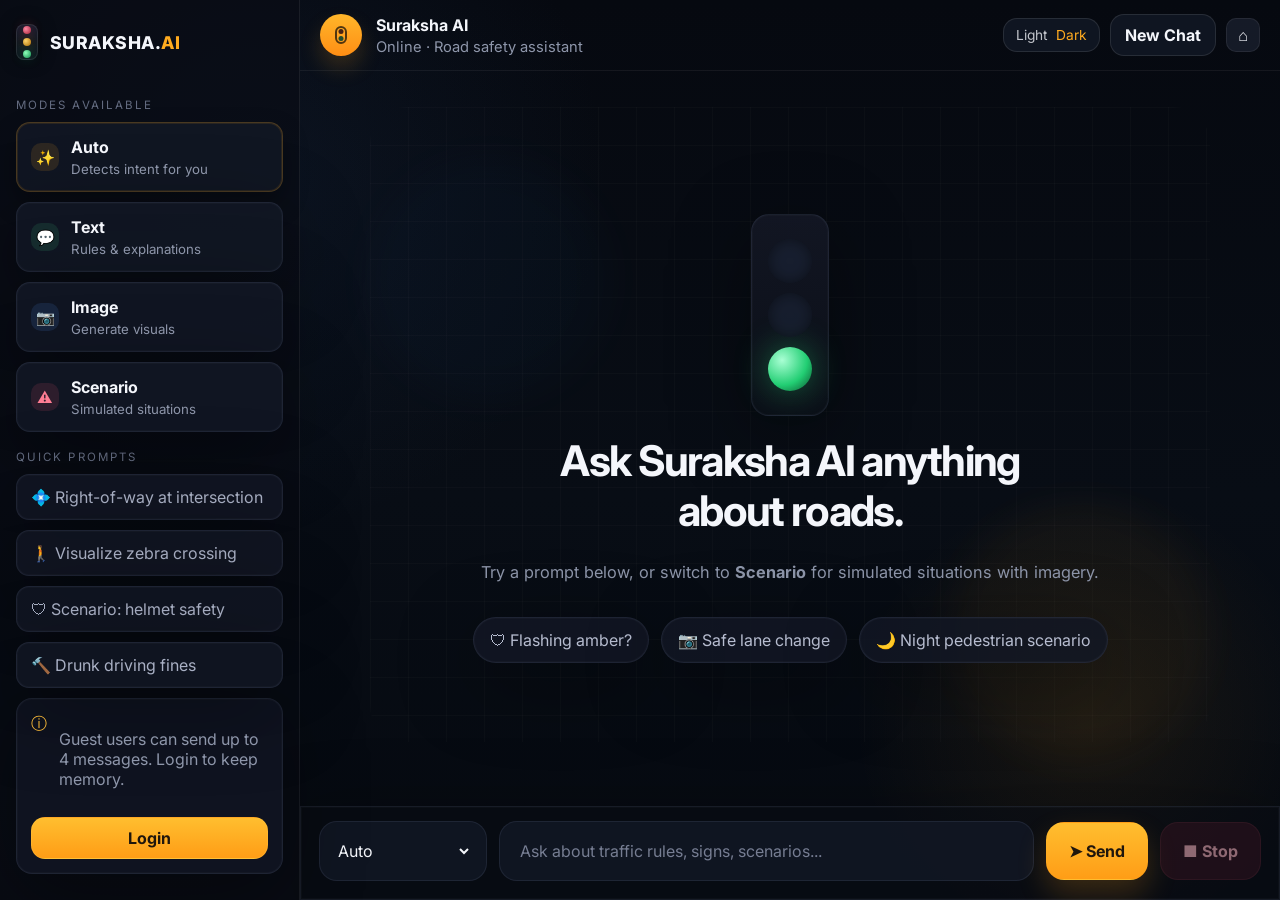
==== templates/chat.html @ 2a571b49 "First for this" ====
<!DOCTYPE html>
<html lang="en">
<head>
    <meta charset="UTF-8">
    <meta name="viewport" content="width=device-width, initial-scale=1.0">
    <title>Suraksha AI</title>
    <link rel="preconnect" href="https://fonts.googleapis.com">
    <link rel="preconnect" href="https://fonts.gstatic.com" crossorigin>
    <link href="https://fonts.googleapis.com/css2?family=Inter:wght@400;500;600;700;800&display=swap" rel="stylesheet">
    <link rel="stylesheet" href="/static/css/style.css">
</head>
<body class="chat-body">
    <div class="chat-app">
        <aside class="sidebar">
            <a class="brand sidebar-brand" href="/">
                <span class="brand-mark">
                    <span class="brand-light brand-red"></span>
                    <span class="brand-light brand-yellow"></span>
                    <span class="brand-light brand-green"></span>
                </span>
                <span class="brand-text">SURAKSHA.<em>AI</em></span>
            </a>

            <div class="sidebar-block">
                <div class="sidebar-title">Modes Available</div>
                <button class="mode-card active" data-mode="auto">
                    <span class="mode-icon amber">&#10024;</span>
                    <span><strong>Auto</strong><small>Detects intent for you</small></span>
                </button>
                <button class="mode-card" data-mode="text">
                    <span class="mode-icon green">&#128172;</span>
                    <span><strong>Text</strong><small>Rules &amp; explanations</small></span>
                </button>
                <button class="mode-card" data-mode="image">
                    <span class="mode-icon blue">&#128247;</span>
                    <span><strong>Image</strong><small>Generate visuals</small></span>
                </button>
                <button class="mode-card" data-mode="scenario">
                    <span class="mode-icon red">&#9888;</span>
                    <span><strong>Scenario</strong><small>Simulated situations</small></span>
                </button>
            </div>

            <div class="sidebar-block" id="guestPromptsBlock">
                <div class="sidebar-title">Quick Prompts</div>
                <button class="prompt-chip sidebar-chip" data-prompt="Who has right of way at a four-way intersection in India?">&#128160; Right-of-way at intersection</button>
                <button class="prompt-chip sidebar-chip" data-prompt="Visualize a zebra crossing with pedestrians waiting safely.">&#128694; Visualize zebra crossing</button>
                <button class="prompt-chip sidebar-chip" data-prompt="Create a helmet safety scenario for a two-wheeler rider.">&#128737; Scenario: helmet safety</button>
                <button class="prompt-chip sidebar-chip" data-prompt="What are the penalties for drunk driving in India?">&#128296; Drunk driving fines</button>
            </div>

            <div class="sidebar-block hidden" id="historyBlock">
                <div class="sidebar-title">Chat History</div>
                <div id="historyList" class="history-list"></div>
            </div>

            <div class="guest-limit-card" id="guestLimitCard">
                <div class="guest-card-copy">
                    <span class="guest-icon">&#9432;</span>
                    <p>Guest users can send up to 4 messages. Login to keep memory.</p>
                </div>
                <button class="guest-login-btn" type="button" data-open-login>Login</button>
            </div>

            <div class="settings-card hidden" id="settingsCard">
                <div class="sidebar-title">Settings</div>
                <div class="settings-user" id="settingsUser">Logged in</div>
                <div class="settings-actions">
                    <button class="settings-action-btn" type="button" data-theme-toggle>Toggle Theme</button>
                    <button class="settings-action-btn logout-btn" type="button" id="logoutBtn">Logout</button>
                </div>
            </div>
        </aside>

        <main class="chat-main">
            <header class="chat-header">
                <div class="assistant-profile">
                    <span class="assistant-avatar">
                        <span class="assistant-avatar-core"></span>
                    </span>
                    <div>
                        <strong>Suraksha AI</strong>
                        <span>Online · Road safety assistant</span>
                    </div>
                </div>

                <div class="chat-header-actions">
                    <!-- <span class="enter-tip"><kbd>Enter</kbd> to send</span> -->
                    <button class="theme-toggle compact-toggle" type="button" data-theme-toggle>
                        <span class="theme-toggle-light">Light</span>
                        <span class="theme-toggle-dark">Dark</span>
                    </button>
                    <button class="header-action-btn" id="newChatBtn" type="button">New Chat</button>
                    <a class="home-icon" href="/" title="Home">&#8962;</a>
                </div>
            </header>

            <section class="chat-stage" id="chatStage">
                <div class="grid-overlay"></div>
                <div class="ambient ambient-chat-one"></div>
                <div class="ambient ambient-chat-two"></div>

                <div class="empty-state" id="emptyState">
                    <div class="traffic-light active-green">
                        <span></span>
                        <span></span>
                        <span></span>
                    </div>
                    <h1>Ask Suraksha AI anything about roads.</h1>
                    <p>Try a prompt below, or switch to <strong>Scenario</strong> for simulated situations with imagery.</p>
                    <div class="empty-prompt-row">
                        <button class="prompt-chip" data-prompt="What should I do at a flashing amber signal?">&#128737; Flashing amber?</button>
                        <button class="prompt-chip" data-prompt="Visualize a safe lane change on a busy city road.">&#128247; Safe lane change</button>
                        <button class="prompt-chip" data-prompt="Create a night pedestrian scenario on an unlit road.">&#127769; Night pedestrian scenario</button>
                    </div>
                </div>

                <div id="chatBox" class="chat-box"></div>
            </section>

            <footer class="composer-shell">
                <div class="mode-select-wrap">
                    <select id="mode" name="mode" title="Chat mode">
                        <option value="auto">Auto</option>
                        <option value="text">Text</option>
                        <option value="image">Image</option>
                        <option value="scenario">Scenario</option>
                    </select>
                </div>

                <div class="composer-input-wrap">
                    <input id="msg" type="text" placeholder="Ask about traffic rules, signs, scenarios..." autocomplete="off">
                </div>

                <button class="send-btn" onclick="sendMessage()">&#10148; Send</button>
                <button class="stop-btn" id="stopBtn" onclick="stopResponse()" disabled>&#9632; Stop</button>
            </footer>
        </main>
    </div>

    <div id="loginPopup" class="modal-backdrop">
        <div class="auth-modal">
            <button class="modal-close" onclick="closePopup()" title="Close">&#10005;</button>

            <div id="loginSection">
                <div class="auth-brand">
                    <span class="brand-mark small-mark">
                        <span class="brand-light brand-red"></span>
                        <span class="brand-light brand-yellow"></span>
                        <span class="brand-light brand-green"></span>
                    </span>
                    <span class="brand-text">SURAKSHA.<em>AI</em></span>
                </div>
                <h2>Welcome back</h2>
                <p>Login to keep your chat history on every ride.</p>
                <div class="auth-fields">
                    <input id="username" placeholder="Email or Mobile">
                    <input id="password" type="password" placeholder="Password">
                </div>
                <button class="auth-submit" onclick="login()">Login <span>&#8594;</span></button>
                <div class="auth-switch">Don't have an account? <a href="javascript:void(0)" onclick="toggleAuth(true)">Join / Sign Up</a></div>
            </div>

            <div id="registerSection" class="hidden-auth">
                <div class="auth-brand">
                    <span class="brand-mark small-mark">
                        <span class="brand-light brand-red"></span>
                        <span class="brand-light brand-yellow"></span>
                        <span class="brand-light brand-green"></span>
                    </span>
                    <span class="brand-text">SURAKSHA.<em>AI</em></span>
                </div>
                <h2>Create account</h2>
                <p>Save progress, chat history and personalized learning.</p>
                <div class="auth-fields">
                    <input id="reg_name" placeholder="Full Name">
                    <input id="reg_mobile" placeholder="Mobile Number">
                    <input id="reg_email" placeholder="Email Address">
                    <input id="reg_password" type="password" placeholder="Password">
                </div>
                <button class="auth-submit" onclick="register()">Create account <span>&#8594;</span></button>
                <div class="auth-switch">Already have an account? <a href="javascript:void(0)" onclick="toggleAuth(false)">Back to Login</a></div>
            </div>
        </div>
    </div>

    <script src="/static/js/app.js"></script>
</body>
</html>
---- static/css/style.css ----
:root {
    --bg: #070b12;
    --bg-soft: #0b1019;
    --panel: rgba(17, 23, 38, 0.82);
    --panel-strong: #121827;
    --panel-border: rgba(123, 132, 171, 0.14);
    --text: #f4f6fb;
    --muted: #9da4b8;
    --muted-strong: #c2c8d8;
    --accent: #ffab1f;
    --accent-deep: #ff8b16;
    --danger: #ff5f77;
    --success: #2fe07d;
    --shadow: 0 20px 80px rgba(0, 0, 0, 0.38);
}

* {
    box-sizing: border-box;
}

html,
body {
    margin: 0;
    min-height: 100%;
    font-family: "Inter", sans-serif;
    background:
        radial-gradient(circle at 20% 20%, rgba(31, 56, 92, 0.2), transparent 28%),
        radial-gradient(circle at 85% 80%, rgba(255, 170, 30, 0.08), transparent 18%),
        linear-gradient(180deg, #060910 0%, #080d15 55%, #060a11 100%);
    color: var(--text);
}

body {
    overflow-x: hidden;
}

a {
    color: inherit;
    text-decoration: none;
}

button,
input,
select {
    font: inherit;
}

.page-shell {
    position: relative;
    min-height: 100vh;
}

.landing-shell {
    padding: 16px 32px 48px;
}

.ambient {
    position: absolute;
    pointer-events: none;
    border-radius: 50%;
    filter: blur(18px);
    opacity: 0.4;
}

.ambient-one {
    top: 120px;
    left: -80px;
    width: 240px;
    height: 240px;
    background: rgba(41, 67, 112, 0.18);
}

.ambient-two {
    right: 18%;
    top: 68%;
    width: 260px;
    height: 260px;
    background: rgba(255, 169, 33, 0.08);
}

.ambient-three {
    left: 38%;
    top: 30%;
    width: 320px;
    height: 220px;
    border-radius: 40px;
    background: rgba(22, 30, 48, 0.22);
}

.topbar {
    position: sticky;
    top: 0;
    z-index: 10;
    display: flex;
    justify-content: space-between;
    align-items: center;
    padding: 10px 4px 18px;
    border-bottom: 1px solid rgba(255, 255, 255, 0.06);
    background: rgba(7, 11, 18, 0.82);
}

.brand {
    display: inline-flex;
    align-items: center;
    gap: 12px;
    font-weight: 800;
    letter-spacing: 0.03em;
}

.brand-text {
    font-size: 1.1rem;
}

.brand-text em {
    color: var(--accent);
    font-style: normal;
}

.brand-mark {
    width: 22px;
    height: 36px;
    border-radius: 8px;
    border: 1px solid rgba(255, 255, 255, 0.12);
    background: linear-gradient(180deg, #0c1424, #081018);
    display: inline-flex;
    flex-direction: column;
    justify-content: center;
    align-items: center;
    gap: 4px;
    box-shadow: inset 0 0 18px rgba(255, 255, 255, 0.05), 0 0 18px rgba(0, 0, 0, 0.35);
}

.small-mark {
    transform: scale(0.92);
    transform-origin: center;
}

.brand-light {
    width: 8px;
    height: 8px;
    border-radius: 50%;
    display: block;
}

.brand-red {
    background: radial-gradient(circle at 35% 35%, #ff8aa4, #a31d39);
    box-shadow: 0 0 12px rgba(255, 77, 109, 0.45);
}

.brand-yellow {
    background: radial-gradient(circle at 35% 35%, #ffd56c, #b16a00);
    box-shadow: 0 0 12px rgba(255, 170, 0, 0.35);
}

.brand-green {
    background: radial-gradient(circle at 35% 35%, #8effba, #0f8c4d);
    box-shadow: 0 0 12px rgba(27, 214, 112, 0.35);
}

.topnav {
    display: flex;
    align-items: center;
    gap: 28px;
    color: var(--muted-strong);
    font-size: 0.95rem;
}

.topnav a {
    opacity: 0.88;
}

.theme-toggle,
.nav-auth-btn,
.header-action-btn,
.guest-login-btn,
.settings-action-btn {
    border: 1px solid rgba(255, 255, 255, 0.1);
    background: rgba(18, 23, 36, 0.88);
    color: var(--text);
    border-radius: 14px;
    padding: 10px 14px;
    cursor: pointer;
    transition: transform 0.18s ease, border-color 0.18s ease;
}

.theme-toggle {
    display: inline-flex;
    align-items: center;
    gap: 8px;
    font-size: 0.86rem;
}

.compact-toggle {
    padding: 8px 12px;
}

.theme-toggle-light,
.theme-toggle-dark {
    opacity: 0.78;
}

html[data-theme="dark"] .theme-toggle-dark,
html[data-theme="light"] .theme-toggle-light {
    opacity: 1;
    color: var(--accent);
}

.nav-auth-btn,
.header-action-btn,
.guest-login-btn {
    font-weight: 700;
}

.theme-toggle:hover,
.nav-auth-btn:hover,
.header-action-btn:hover,
.guest-login-btn:hover,
.settings-action-btn:hover {
    transform: translateY(-1px);
}

.status-pill {
    display: inline-flex;
    align-items: center;
    gap: 8px;
    padding: 10px 14px;
    border-radius: 999px;
    border: 1px solid rgba(72, 217, 130, 0.2);
    background: rgba(14, 29, 22, 0.78);
    color: #c9f6da;
    font-size: 0.9rem;
}

.status-dot {
    width: 8px;
    height: 8px;
    border-radius: 50%;
    background: var(--success);
    box-shadow: 0 0 12px rgba(47, 224, 125, 0.8);
}

.hero {
    position: relative;
    display: grid;
    grid-template-columns: minmax(540px, 1.12fr) minmax(360px, 420px);
    gap: 92px;
    align-items: start;
    max-width: 1220px;
    margin: 72px auto 46px;
    padding: 0 12px;
}

.hero-copy {
    max-width: 700px;
    position: relative;
    z-index: 2;
}

.hero-tag {
    display: inline-flex;
    padding: 10px 16px;
    border: 1px solid rgba(255, 179, 71, 0.16);
    border-radius: 999px;
    background: rgba(31, 24, 17, 0.6);
    color: #d8b16f;
    letter-spacing: 0.08em;
    text-transform: uppercase;
    font-size: 0.78rem;
}

.hero-title {
    margin: 22px 0 12px;
    font-size: clamp(3.8rem, 7vw, 6.1rem);
    line-height: 0.96;
    letter-spacing: -0.06em;
}

.hero-title span {
    display: block;
}

.hero-title .accent {
    color: var(--accent);
    text-shadow: 0 12px 24px rgba(255, 160, 27, 0.16);
}

.hero-script {
    margin-bottom: 22px;
    color: #d0c7d8;
    font-size: clamp(2.2rem, 4vw, 3.3rem);
    font-family: "Playfair Display", serif;
    font-style: italic;
}

.hero-description {
    max-width: 560px;
    color: #afb4c3;
    font-size: 1.12rem;
    line-height: 1.65;
}

.hero-actions {
    display: flex;
    gap: 14px;
    margin-top: 34px;
}

.primary-btn,
.secondary-btn,
.send-btn,
.stop-btn,
.auth-submit {
    display: inline-flex;
    align-items: center;
    justify-content: center;
    gap: 10px;
    border-radius: 18px;
    border: 1px solid transparent;
    font-weight: 700;
    cursor: pointer;
    transition: transform 0.18s ease, box-shadow 0.18s ease, border-color 0.18s ease;
}

.primary-btn,
.send-btn,
.auth-submit {
    padding: 16px 22px;
    background: linear-gradient(180deg, #ffbe2f 0%, #ff9d16 100%);
    color: #20160c;
    box-shadow: 0 14px 30px rgba(255, 161, 24, 0.2);
}

.secondary-btn {
    padding: 16px 22px;
    background: rgba(20, 26, 40, 0.88);
    color: var(--muted-strong);
    border-color: rgba(255, 255, 255, 0.08);
}

.play-icon {
    font-size: 0.85rem;
}

.primary-btn:hover,
.secondary-btn:hover,
.send-btn:hover,
.stop-btn:hover,
.auth-submit:hover {
    transform: translateY(-1px);
}

.stats-row {
    display: flex;
    gap: 42px;
    margin-top: 34px;
}

.stat-item {
    position: relative;
    min-width: 110px;
}

.stat-item:not(:last-child)::after {
    content: "";
    position: absolute;
    top: 8px;
    right: -22px;
    width: 1px;
    height: 40px;
    background: rgba(255, 255, 255, 0.08);
}

.stat-item strong {
    display: block;
    margin-bottom: 6px;
    font-size: 2rem;
    letter-spacing: -0.05em;
}

.stat-item span {
    color: #6f7689;
    text-transform: uppercase;
    letter-spacing: 0.1em;
    font-size: 0.73rem;
}

.hero-visual {
    position: relative;
    width: 100%;
    min-height: 540px;
    align-self: start;
    justify-self: end;
    overflow: visible;
}

.floating-card,
.signal-card,
.feature-card,
.mode-card,
.sidebar-chip,
.guest-limit-card,
.composer-shell,
.auth-modal,
.chat-box .msg,
.traffic-light,
.prompt-chip {
    border: 1px solid var(--panel-border);
    background: rgba(18, 23, 37, 0.78);
    box-shadow: inset 0 0 0 1px rgba(255, 255, 255, 0.02), var(--shadow);
}

.floating-card {
    position: absolute;
    display: flex;
    align-items: center;
    gap: 12px;
    min-width: 208px;
    max-width: 240px;
    padding: 14px 16px;
    border-radius: 18px;
    z-index: 1;
}

.top-card {
    top: 100px;
    right: 200px;
}

.mid-card {
    top: 220px;
    right: 200px;
}

.bottom-card {
    right: 200px;
    bottom: 120px;
}

.floating-card strong,
.feature-card h3,
.assistant-profile strong,
.mode-card strong {
    display: block;
    font-size: 1rem;
}

.floating-card span:last-child,
.feature-card p,
.assistant-profile span,
.mode-card small,
.guest-limit-card p,
.hero-description,
.empty-state p {
    color: #8e96aa;
}

.mini-icon,
.feature-icon,
.mode-icon {
    width: 28px;
    height: 28px;
    display: inline-flex;
    align-items: center;
    justify-content: center;
    border-radius: 10px;
    font-size: 0.95rem;
}

.yellow-icon,
.feature-icon.amber,
.mode-icon.amber {
    color: #ffce62;
    background: rgba(255, 169, 31, 0.12);
}

.green-icon,
.feature-icon.green,
.mode-icon.green {
    color: #5fe5a0;
    background: rgba(63, 214, 129, 0.12);
}

.red-icon,
.feature-icon.red,
.mode-icon.red {
    color: #ff7d93;
    background: rgba(255, 94, 121, 0.12);
}

.feature-icon.blue,
.mode-icon.blue {
    color: #68b7ff;
    background: rgba(80, 160, 255, 0.12);
}

.signal-card {
    position: absolute;
    top: 210px;
    right: 30px;
    width: 308px;
    border-radius: 28px;
    padding: 18px 18px 20px;
    z-index: 2;
}

.signal-card-top,
.signal-meta div,
.chat-header,
.composer-shell,
.assistant-profile,
.chat-header-actions {
    display: flex;
    align-items: center;
    justify-content: space-between;
}

.signal-card-top {
    color: #8186a2;
    font-size: 0.75rem;
    text-transform: uppercase;
    letter-spacing: 0.24em;
    margin-bottom: 16px;
}

.live-indicator {
    display: inline-flex;
    align-items: center;
    gap: 6px;
    color: #f3a7b0;
}

.live-indicator i {
    width: 7px;
    height: 7px;
    border-radius: 50%;
    background: #ff6f83;
    display: inline-block;
    box-shadow: 0 0 10px rgba(255, 111, 131, 0.7);
}

.signal-preview {
    border-radius: 20px;
    padding: 22px 18px;
    background: linear-gradient(180deg, rgba(4, 7, 14, 0.96), rgba(8, 12, 22, 0.88));
    border: 1px solid rgba(255, 255, 255, 0.04);
}

.traffic-light {
    width: 72px;
    margin: 0 auto;
    padding: 14px 0;
    border-radius: 18px;
    background: linear-gradient(180deg, rgba(19, 23, 36, 0.95), rgba(11, 15, 24, 0.98));
}

.traffic-light span {
    display: block;
    width: 44px;
    height: 44px;
    margin: 10px auto;
    border-radius: 50%;
    background: #1a2234;
    box-shadow: inset 0 0 14px rgba(0, 0, 0, 0.55);
}

.active-red span:first-child {
    background: radial-gradient(circle at 32% 30%, #ffa1b0, #f2385e 58%, #5c0818 100%);
    box-shadow: 0 0 34px rgba(255, 70, 101, 0.42);
}

.active-red span:nth-child(2),
.active-red span:nth-child(3),
.active-green span:first-child,
.active-green span:nth-child(2) {
    opacity: 0.74;
}

.active-green span:last-child {
    background: radial-gradient(circle at 32% 30%, #a9ffd4, #22ce73 58%, #0a4d2c 100%);
    box-shadow: 0 0 34px rgba(43, 217, 118, 0.42);
}

.signal-meta {
    display: grid;
    gap: 10px;
    margin-top: 16px;
}

.signal-meta div span {
    color: #8e93aa;
    font-size: 0.82rem;
}

.signal-meta div strong {
    font-size: 0.92rem;
    letter-spacing: 0.1em;
}

.feature-grid {
    max-width: 1220px;
    margin: 0 auto;
    padding: 8px 12px 0;
    display: grid;
    grid-template-columns: repeat(4, minmax(0, 1fr));
    gap: 18px;
}

.feature-card {
    border-radius: 24px;
    padding: 20px;
    min-height: 190px;
}

.feature-card p {
    line-height: 1.6;
    margin-bottom: 0;
}

.chat-app {
    display: grid;
    grid-template-columns: 300px minmax(0, 1fr);
    min-height: 100vh;
}

.sidebar {
    position: relative;
    padding: 18px 16px 18px;
    border-right: 1px solid rgba(255, 255, 255, 0.07);
    background: rgba(10, 13, 22, 0.68);
}

.sidebar-brand {
    margin-bottom: 20px;
}

.sidebar-block {
    margin-top: 18px;
}

.sidebar-title {
    margin-bottom: 10px;
    color: #646c81;
    text-transform: uppercase;
    letter-spacing: 0.18em;
    font-size: 0.72rem;
}

.mode-card,
.sidebar-chip {
    width: 100%;
    display: flex;
    align-items: center;
    gap: 12px;
    text-align: left;
    border-radius: 14px;
    padding: 14px 14px;
    margin-bottom: 10px;
    cursor: pointer;
    color: var(--text);
}

.mode-card {
    background: rgba(18, 23, 36, 0.92);
}

.mode-card.active {
    border-color: rgba(255, 171, 31, 0.24);
    box-shadow: inset 0 0 0 1px rgba(255, 170, 26, 0.1), 0 12px 26px rgba(0, 0, 0, 0.3);
}

.mode-card span:last-child {
    display: flex;
    flex-direction: column;
    gap: 4px;
}

.mode-card small {
    font-size: 0.83rem;
}

.prompt-chip {
    display: inline-flex;
    align-items: center;
    justify-content: center;
    gap: 8px;
    padding: 12px 16px;
    border-radius: 999px;
    color: #b7bdd0;
    cursor: pointer;
    background: rgba(18, 23, 36, 0.84);
}

.sidebar-chip {
    justify-content: flex-start;
    border-radius: 13px;
    padding: 12px 14px;
    color: #a9b0c4;
}

.guest-limit-card {
    /* position: absolute; */
    left: 14px;
    right: 14px;
    /* bottom: 16px; */
    display: flex;
    flex-direction: column;
    gap: 12px;
    border-radius: 16px;
    padding: 14px;
}

.guest-card-copy {
    display: flex;
    gap: 12px;
}

.guest-icon {
    color: #ffbe39;
}

.guest-login-btn {
    width: 100%;
    background: linear-gradient(180deg, #ffbe2f 0%, #ff9d16 100%);
    color: #20160c;
    border-color: rgba(255, 196, 74, 0.28);
}

.settings-card {
    /* position: absolute; */
    left: 10px;
    right: 10px;
    bottom: 5px;
    border: 1px solid var(--panel-border);
    background: rgba(18, 23, 37, 0.78);
    box-shadow: inset 0 0 0 1px rgba(255, 255, 255, 0.02), var(--shadow);
    border-radius: 10px;
    padding: 10px;
}

.settings-user {
    margin: 4px 0 12px;
    color: #aeb4c5;
    font-size: 0.95rem;
}

.settings-actions {
    display: grid;
    gap: 10px;
}

.logout-btn {
    color: #ffb0bf;
}

.history-list {
    display: grid;
    gap: 10px;
    max-height: calc(100vh - 380px);
    overflow-y: auto;
    padding-right: 4px;
}

.history-item {
    width: 100%;
    display: grid;
    gap: 6px;
    text-align: left;
    padding: 14px;
    border-radius: 14px;
    border: 1px solid var(--panel-border);
    background: rgba(18, 23, 37, 0.78);
    color: var(--text);
    cursor: pointer;
}

.history-item strong {
    font-size: 0.94rem;
}

.history-item span,
.history-empty {
    color: #99a1b4;
    font-size: 0.84rem;
    line-height: 1.45;
}

.hidden {
    display: none !important;
}

.chat-main {
    display: grid;
    grid-template-rows: auto 1fr auto;
    min-height: 100vh;
}

.chat-header {
    padding: 14px 20px;
    border-bottom: 1px solid rgba(255, 255, 255, 0.06);
}

.assistant-profile {
    gap: 14px;
}

.assistant-avatar {
    width: 42px;
    height: 42px;
    border-radius: 50%;
    background: linear-gradient(180deg, #ffb62a, #ff8e14);
    display: inline-flex;
    align-items: center;
    justify-content: center;
    box-shadow: 0 12px 22px rgba(255, 170, 31, 0.18);
}

.assistant-avatar-core {
    width: 12px;
    height: 18px;
    border-radius: 10px;
    border: 2px solid rgba(31, 23, 12, 0.78);
    position: relative;
}

.assistant-avatar-core::before,
.assistant-avatar-core::after {
    content: "";
    position: absolute;
    left: 50%;
    transform: translateX(-50%);
    border-radius: 50%;
}

.assistant-avatar-core::before {
    top: 1px;
    width: 5px;
    height: 5px;
    background: #482213;
}

.assistant-avatar-core::after {
    bottom: 1px;
    width: 5px;
    height: 5px;
    background: #214d2f;
}

.assistant-profile div {
    display: flex;
    flex-direction: column;
    gap: 3px;
}

.assistant-profile span {
    font-size: 0.92rem;
}

.enter-tip {
    color: #838aa1;
    font-size: 0.85rem;
}

kbd {
    padding: 4px 6px;
    border-radius: 6px;
    border: 1px solid rgba(255, 255, 255, 0.1);
    background: rgba(255, 255, 255, 0.04);
    font-size: 0.78rem;
}

.home-icon {
    width: 34px;
    height: 34px;
    display: inline-flex;
    align-items: center;
    justify-content: center;
    border-radius: 10px;
    background: rgba(24, 29, 43, 0.9);
    border: 1px solid rgba(255, 255, 255, 0.07);
}

.chat-header-actions {
    gap: 10px;
}

.chat-stage {
    position: relative;
    overflow: hidden;
    padding: 24px 18px 8px;
}

.grid-overlay {
    position: absolute;
    inset: 36px 70px 64px 70px;
    background-image:
        linear-gradient(rgba(255, 255, 255, 0.04) 1px, transparent 1px),
        linear-gradient(90deg, rgba(255, 255, 255, 0.04) 1px, transparent 1px);
    background-size: 38px 38px;
    opacity: 0.52;
    border-radius: 36px;
}

.ambient-chat-one {
    left: 7%;
    top: 12%;
    width: 240px;
    height: 240px;
    background: rgba(30, 73, 126, 0.12);
}

.ambient-chat-two {
    right: 7%;
    bottom: 6%;
    width: 260px;
    height: 260px;
    background: rgba(255, 161, 28, 0.09);
}

.empty-state {
    position: absolute;
    inset: 0;
    display: flex;
    flex-direction: column;
    justify-content: center;
    align-items: center;
    padding: 32px;
    text-align: center;
    z-index: 1;
}

.empty-state.hidden {
    display: none;
}

.empty-state .traffic-light {
    width: 78px;
    margin-bottom: 20px;
}

.empty-state h1 {
    max-width: 520px;
    margin: 0 0 10px;
    font-size: clamp(2rem, 3.3vw, 3.1rem);
    line-height: 1.18;
    letter-spacing: -0.04em;
}

.empty-state p {
    max-width: 620px;
    font-size: 1.02rem;
}

.empty-prompt-row {
    display: flex;
    flex-wrap: wrap;
    justify-content: center;
    gap: 12px;
    margin-top: 18px;
}

.chat-box {
    position: relative;
    z-index: 2;
    display: flex;
    flex-direction: column;
    gap: 14px;
    height: 100%;
    max-height: calc(100vh - 218px);
    padding: 10px 6px 24px;
    overflow-y: auto;
}

.chat-box .msg {
    width: min(760px, 90%);
    border-radius: 22px;
    padding: 18px 20px;
    line-height: 1.6;
    color: var(--text);
    white-space: pre-wrap;
}

.chat-box .msg.user {
    align-self: flex-end;
    background: linear-gradient(180deg, rgba(255, 178, 50, 0.94), rgba(255, 151, 24, 0.95));
    color: #19130c;
    border-color: rgba(255, 196, 74, 0.2);
}

.chat-box .msg.bot {
    align-self: flex-start;
}

.chat-box .msg img {
    display: block;
    width: min(100%, 360px);
    margin-top: 14px;
    border-radius: 18px;
    border: 1px solid rgba(255, 255, 255, 0.06);
}

.composer-shell {
    gap: 12px;
    padding: 14px 18px 18px;
    background: rgba(8, 12, 20, 0.54);
}

.mode-select-wrap,
.composer-input-wrap {
    border-radius: 18px;
    border: 1px solid var(--panel-border);
    background: rgba(18, 23, 36, 0.88);
}

.mode-select-wrap {
    width: 168px;
    padding: 0 14px;
}

.mode-select-wrap select {
    width: 100%;
    height: 58px;
    color: var(--text);
    background: transparent;
    border: 0;
    outline: none;
}

.composer-input-wrap {
    flex: 1;
    padding: 0 18px;
}

.composer-input-wrap input {
    width: 100%;
    height: 58px;
    color: var(--text);
    background: transparent;
    border: 0;
    outline: none;
}

.composer-input-wrap input::placeholder {
    color: #767d92;
}

.send-btn,
.stop-btn {
    height: 58px;
    padding: 0 22px;
}

.stop-btn {
    background: rgba(50, 20, 32, 0.84);
    color: #d79ca7;
    border-color: rgba(255, 120, 145, 0.1);
}

.stop-btn:disabled {
    opacity: 0.65;
    cursor: not-allowed;
}

.modal-backdrop {
    position: fixed;
    inset: 0;
    display: none;
    align-items: center;
    justify-content: center;
    background: rgba(4, 7, 12, 0.72);
    z-index: 50;
}

.auth-modal {
    position: relative;
    width: min(420px, calc(100vw - 32px));
    border-radius: 28px;
    padding: 28px 28px 24px;
    background: rgba(19, 25, 39, 0.92);
}

.modal-close {
    position: absolute;
    top: 12px;
    right: 12px;
    width: 34px;
    height: 34px;
    border-radius: 12px;
    border: 1px solid rgba(255, 255, 255, 0.08);
    background: rgba(255, 255, 255, 0.04);
    color: #afb5c7;
    cursor: pointer;
}

.auth-brand {
    display: inline-flex;
    align-items: center;
    gap: 10px;
    margin-bottom: 18px;
}

.auth-modal h2 {
    margin: 0;
    font-size: 2rem;
    letter-spacing: -0.04em;
}

.auth-modal p {
    margin: 8px 0 18px;
    color: #9098ad;
}

.auth-fields {
    display: grid;
    gap: 10px;
}

.auth-fields input {
    width: 100%;
    height: 54px;
    padding: 0 16px;
    border-radius: 16px;
    border: 1px solid rgba(255, 255, 255, 0.08);
    background: rgba(22, 28, 43, 0.95);
    color: var(--text);
    outline: none;
}

.auth-submit {
    width: 100%;
    margin-top: 16px;
}

.auth-switch {
    margin-top: 16px;
    text-align: center;
    color: #8d95a9;
}

.auth-switch a {
    color: #ffb237;
}

.hidden-auth {
    display: none;
}

html[data-theme="light"] body {
    background:
        radial-gradient(circle at 20% 20%, rgba(131, 183, 255, 0.22), transparent 28%),
        radial-gradient(circle at 85% 80%, rgba(255, 186, 61, 0.16), transparent 18%),
        linear-gradient(180deg, #f8fbff 0%, #eef3f9 55%, #e8eef6 100%);
    color: #18202f;
}

html[data-theme="light"] .topbar,
html[data-theme="light"] .sidebar,
html[data-theme="light"] .chat-header,
html[data-theme="light"] .composer-shell,
html[data-theme="light"] .mode-select-wrap,
html[data-theme="light"] .composer-input-wrap,
html[data-theme="light"] .signal-card,
html[data-theme="light"] .floating-card,
html[data-theme="light"] .feature-card,
html[data-theme="light"] .mode-card,
html[data-theme="light"] .sidebar-chip,
html[data-theme="light"] .guest-limit-card,
html[data-theme="light"] .settings-card,
html[data-theme="light"] .history-item,
html[data-theme="light"] .auth-modal,
html[data-theme="light"] .chat-box .msg.bot,
html[data-theme="light"] .theme-toggle,
html[data-theme="light"] .nav-auth-btn,
html[data-theme="light"] .header-action-btn,
html[data-theme="light"] .settings-action-btn,
html[data-theme="light"] .home-icon {
    background: rgba(255, 255, 255, 0.84);
    color: #18202f;
    border-color: rgba(24, 32, 47, 0.1);
    box-shadow: 0 20px 50px rgba(120, 140, 170, 0.12);
}

html[data-theme="light"] .prompt-chip,
html[data-theme="light"] .traffic-light,
html[data-theme="light"] .signal-preview {
    background: rgba(245, 248, 252, 0.92);
    border-color: rgba(24, 32, 47, 0.08);
}

html[data-theme="light"] .brand-mark {
    background: linear-gradient(180deg, #f4f7fb, #e9eef5);
    border-color: rgba(24, 32, 47, 0.08);
}

html[data-theme="light"] .brand-text,
html[data-theme="light"] .hero-title,
html[data-theme="light"] .assistant-profile strong,
html[data-theme="light"] .feature-card h3,
html[data-theme="light"] .mode-card strong,
html[data-theme="light"] .signal-meta div strong {
    color: #18202f;
}

html[data-theme="light"] .hero-script,
html[data-theme="light"] .hero-description,
html[data-theme="light"] .feature-card p,
html[data-theme="light"] .assistant-profile span,
html[data-theme="light"] .mode-card small,
html[data-theme="light"] .empty-state p,
html[data-theme="light"] .settings-user,
html[data-theme="light"] .history-item span,
html[data-theme="light"] .history-empty,
html[data-theme="light"] .guest-limit-card p,
html[data-theme="light"] .topnav {
    color: #5d6a80;
}

html[data-theme="light"] .grid-overlay {
    background-image:
        linear-gradient(rgba(24, 32, 47, 0.07) 1px, transparent 1px),
        linear-gradient(90deg, rgba(24, 32, 47, 0.07) 1px, transparent 1px);
}

html[data-theme="light"] .composer-input-wrap input,
html[data-theme="light"] .mode-select-wrap select,
html[data-theme="light"] .auth-fields input {
    color: #18202f;
}

html[data-theme="light"] .composer-input-wrap input::placeholder,
html[data-theme="light"] .auth-modal p,
html[data-theme="light"] .signal-card-top,
html[data-theme="light"] .signal-meta div span,
html[data-theme="light"] .sidebar-title,
html[data-theme="light"] .enter-tip {
    color: #66748a;
}

html[data-theme="light"] .status-pill {
    background: rgba(226, 248, 236, 0.96);
    color: #1f6c42;
    border-color: rgba(33, 163, 90, 0.16);
}

html[data-theme="light"] .chat-box .msg.user,
html[data-theme="light"] .guest-login-btn {
    color: #20160c;
}

@media (max-width: 1180px) {
    .hero,
    .feature-grid {
        max-width: 100%;
    }

    .hero {
        grid-template-columns: minmax(0, 1fr) 390px;
        gap: 48px;
    }

    .feature-grid {
        grid-template-columns: repeat(2, minmax(0, 1fr));
    }

    .chat-app {
        grid-template-columns: 260px minmax(0, 1fr);
    }
}

@media (max-width: 960px) {
    .topbar,
    .hero,
    .chat-app {
        grid-template-columns: 1fr;
    }

    .topbar {
        position: relative;
        flex-direction: column;
        align-items: flex-start;
        gap: 14px;
    }

    .topnav {
        flex-wrap: wrap;
        gap: 14px;
    }

    .hero {
        margin-top: 34px;
        gap: 24px;
    }

    .hero-visual {
        min-height: 520px;
        margin-top: 10px;
        justify-self: center;
    }

    .feature-grid {
        grid-template-columns: 1fr;
    }

    .sidebar {
        border-right: 0;
        border-bottom: 1px solid rgba(255, 255, 255, 0.07);
        padding-bottom: 110px;
    }

    .guest-limit-card {
        position: static;
        margin-top: 20px;
    }

    .grid-overlay {
        inset: 24px 18px 32px;
    }
}

@media (max-width: 720px) {
    .landing-shell,
    .chat-stage,
    .chat-header,
    .composer-shell {
        padding-left: 14px;
        padding-right: 14px;
    }

    .hero-title {
        font-size: 3.2rem;
    }

    .hero-actions,
    .stats-row,
    .composer-shell,
    .empty-prompt-row {
        flex-direction: column;
    }

    .stats-row {
        gap: 16px;
    }

    .stat-item:not(:last-child)::after {
        display: none;
    }

    .hero-visual {
        min-height: 620px;
    }

    .signal-card {
        right: 0;
        left: 0;
        margin: 0 auto;
    }

    .top-card {
        top: 10px;
        left: 10px;
    }

    .mid-card {
        top: 200px;
        left: 6px;
    }

    .bottom-card {
        left: 12px;
        bottom: 10px;
    }

    .chat-box {
        max-height: calc(100vh - 300px);
    }

    .chat-box .msg {
        width: 100%;
    }

    .mode-select-wrap,
    .send-btn,
    .stop-btn {
        width: 100%;
    }

    .chat-header {
        gap: 12px;
        align-items: flex-start;
        flex-direction: column;
    }
}
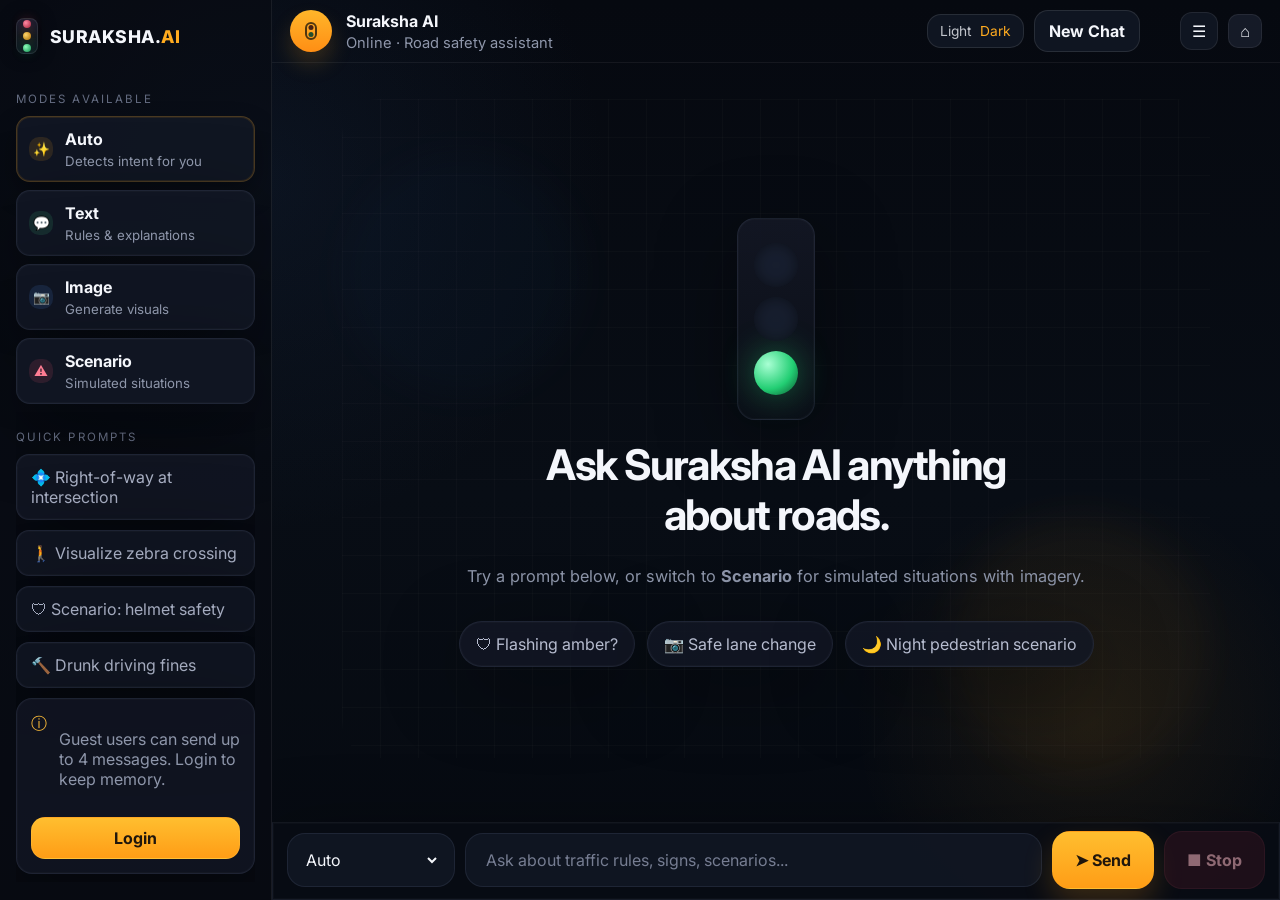
==== commit 1834ddb2: "Working" ====
--- a/templates/chat.html
+++ b/templates/chat.html
@@ -41,35 +41,34 @@
                 </button>
             </div>
 
-            <div class="sidebar-block" id="guestPromptsBlock">
-                <div class="sidebar-title">Quick Prompts</div>
-                <button class="prompt-chip sidebar-chip" data-prompt="Who has right of way at a four-way intersection in India?">&#128160; Right-of-way at intersection</button>
-                <button class="prompt-chip sidebar-chip" data-prompt="Visualize a zebra crossing with pedestrians waiting safely.">&#128694; Visualize zebra crossing</button>
-                <button class="prompt-chip sidebar-chip" data-prompt="Create a helmet safety scenario for a two-wheeler rider.">&#128737; Scenario: helmet safety</button>
-                <button class="prompt-chip sidebar-chip" data-prompt="What are the penalties for drunk driving in India?">&#128296; Drunk driving fines</button>
-            </div>
+            <div class="sidebar-scroll">
+    <div class="sidebar-block" id="guestPromptsBlock">
+        <div class="sidebar-title">Quick Prompts</div>
+        <button class="prompt-chip sidebar-chip" data-prompt="Who has right of way at a four-way intersection in India?">&#128160; Right-of-way at intersection</button>
+        <button class="prompt-chip sidebar-chip" data-prompt="Visualize a zebra crossing with pedestrians waiting safely.">&#128694; Visualize zebra crossing</button>
+        <button class="prompt-chip sidebar-chip" data-prompt="Create a helmet safety scenario for a two-wheeler rider.">&#128737; Scenario: helmet safety</button>
+        <button class="prompt-chip sidebar-chip" data-prompt="What are the penalties for drunk driving in India?">&#128296; Drunk driving fines</button>
+    </div>
 
-            <div class="sidebar-block hidden" id="historyBlock">
-                <div class="sidebar-title">Chat History</div>
-                <div id="historyList" class="history-list"></div>
-            </div>
+    <div class="sidebar-block hidden" id="historyBlock">
+        <div class="sidebar-title">Chat History</div>
+        <div id="historyList" class="history-list"></div>
+    </div>
 
-            <div class="guest-limit-card" id="guestLimitCard">
-                <div class="guest-card-copy">
-                    <span class="guest-icon">&#9432;</span>
-                    <p>Guest users can send up to 4 messages. Login to keep memory.</p>
-                </div>
-                <button class="guest-login-btn" type="button" data-open-login>Login</button>
-            </div>
+    <div class="guest-limit-card" id="guestLimitCard">
+        <div class="guest-card-copy">
+            <span class="guest-icon">&#9432;</span>
+            <p>Guest users can send up to 4 messages. Login to keep memory.</p>
+        </div>
+        <button class="guest-login-btn" type="button" data-open-login>Login</button>
+    </div>
+</div>
+            
 
-            <div class="settings-card hidden" id="settingsCard">
-                <div class="sidebar-title">Settings</div>
-                <div class="settings-user" id="settingsUser">Logged in</div>
-                <div class="settings-actions">
-                    <button class="settings-action-btn" type="button" data-theme-toggle>Toggle Theme</button>
-                    <button class="settings-action-btn logout-btn" type="button" id="logoutBtn">Logout</button>
-                </div>
-            </div>
+            <div class="settings-footer hidden" id="settingsCard">
+    <div class="settings-user" id="settingsUser"></div>
+    <button class="logout-icon-btn" type="button" id="logoutBtn" title="Logout">&#10162;</button>
+</div>
         </aside>
 
         <main class="chat-main">
@@ -91,6 +90,7 @@
                         <span class="theme-toggle-dark">Dark</span>
                     </button>
                     <button class="header-action-btn" id="newChatBtn" type="button">New Chat</button>
+                    <button id="sidebarToggleBtn" class="sidebar-toggle-btn">☰</button>
                     <a class="home-icon" href="/" title="Home">&#8962;</a>
                 </div>
             </header>
--- a/static/css/style.css
+++ b/static/css/style.css
@@ -455,8 +455,7 @@
 }
 
 .mini-icon,
-.feature-icon,
-.mode-icon {
+.feature-icon{
     width: 28px;
     height: 28px;
     display: inline-flex;
@@ -464,6 +463,15 @@
     justify-content: center;
     border-radius: 10px;
     font-size: 0.95rem;
+}
+.mode-icon {
+    width: 24px;
+    height: 24px;
+    display: inline-flex;
+    align-items: center;
+    justify-content: center;
+    border-radius: 10px;
+    font-size: 0.85rem;
 }
 
 .yellow-icon,
@@ -618,7 +626,7 @@
 
 .chat-app {
     display: grid;
-    grid-template-columns: 300px minmax(0, 1fr);
+    grid-template-columns: 272px minmax(0, 1fr);
     min-height: 100vh;
 }
 
@@ -626,7 +634,8 @@
     position: relative;
     padding: 18px 16px 18px;
     border-right: 1px solid rgba(255, 255, 255, 0.07);
-    background: rgba(10, 13, 22, 0.68);
+     background: rgba(8, 11, 19, 0.52);
+    /* backdrop-filter: blur(14px); */
 }
 
 .sidebar-brand {
@@ -645,7 +654,7 @@
     font-size: 0.72rem;
 }
 
-.mode-card,
+
 .sidebar-chip {
     width: 100%;
     display: flex;
@@ -660,7 +669,18 @@
 }
 
 .mode-card {
+
     background: rgba(18, 23, 36, 0.92);
+    width: 100%;
+    display: flex;
+    align-items: center;
+    gap: 12px;
+    text-align: left;
+    border-radius: 14px;
+    padding: 12px 12px;
+    margin-bottom: 8px;
+    cursor: pointer;
+    color: var(--text);
 }
 
 .mode-card.active {
@@ -731,10 +751,11 @@
     right: 10px;
     bottom: 5px;
     border: 1px solid var(--panel-border);
-    background: rgba(18, 23, 37, 0.78);
+    background: rgba(14, 18, 30, 0.58);
     box-shadow: inset 0 0 0 1px rgba(255, 255, 255, 0.02), var(--shadow);
-    border-radius: 10px;
-    padding: 10px;
+    border-radius: 14px;
+    padding: 12px;
+    margin-top: 12px;
 }
 
 .settings-user {
@@ -755,7 +776,7 @@
 .history-list {
     display: grid;
     gap: 10px;
-    max-height: calc(100vh - 380px);
+    max-height: calc(100vh - 430px);
     overflow-y: auto;
     padding-right: 4px;
 }
@@ -765,16 +786,22 @@
     display: grid;
     gap: 6px;
     text-align: left;
-    padding: 14px;
-    border-radius: 14px;
+    padding: 10px 12px;
+    border-radius: 12px;
+    min-height: 52px;
     border: 1px solid var(--panel-border);
-    background: rgba(18, 23, 37, 0.78);
+     background: rgba(16, 21, 34, 0.56);
     color: var(--text);
     cursor: pointer;
 }
+.history-item:hover {
+    border-color: rgba(255, 171, 31, 0.18);
+    transform: translateY(-1px);
+}
 
 .history-item strong {
-    font-size: 0.94rem;
+    font-size: 0.88rem;
+    font-weight: 600;
 }
 
 .history-item span,
@@ -790,12 +817,11 @@
 
 .chat-main {
     display: grid;
-    grid-template-rows: auto 1fr auto;
+    grid-template-rows: auto minmax(0, 1fr) auto;
     min-height: 100vh;
 }
-
 .chat-header {
-    padding: 14px 20px;
+    padding: 10px 18px;
     border-bottom: 1px solid rgba(255, 255, 255, 0.06);
 }
 
@@ -886,7 +912,7 @@
 .chat-stage {
     position: relative;
     overflow: hidden;
-    padding: 24px 18px 8px;
+    padding: 16px 18px 4px;
 }
 
 .grid-overlay {
@@ -963,17 +989,36 @@
     z-index: 2;
     display: flex;
     flex-direction: column;
-    gap: 14px;
+    gap: 12px;
     height: 100%;
-    max-height: calc(100vh - 218px);
-    padding: 10px 6px 24px;
+    max-height: calc(100vh - 168px);
+    padding: 10px 6px 10px;
     overflow-y: auto;
 }
 
+.history-item,
+.mode-card,
+.chat-box .msg,
+.send-btn,
+.stop-btn,
+.settings-action-btn {
+    transition: all 0.18s ease;
+}
+
+.chat-box .msg.bot {
+    max-width: 62%;
+}
+
+.chat-box .msg.user {
+    max-width: 58%;
+}
+
+
 .chat-box .msg {
-    width: min(760px, 90%);
-    border-radius: 22px;
-    padding: 18px 20px;
+    width: min(680px, 82%);
+    border-radius: 24px;
+    box-shadow: 0 10px 30px rgba(0, 0, 0, 0.18);
+    padding: 15px 18px;
     line-height: 1.6;
     color: var(--text);
     white-space: pre-wrap;
@@ -999,10 +1044,19 @@
 }
 
 .composer-shell {
-    gap: 12px;
-    padding: 14px 18px 18px;
-    background: rgba(8, 12, 20, 0.54);
-}
+    gap: 10px;
+    border-top: 1px solid rgba(255, 255, 255, 0.05);
+    background: rgba(8, 12, 20, 0.72);
+    padding: 8px 14px 10px;
+}
+
+
+.composer-input-wrap:focus-within,
+.mode-select-wrap:focus-within {
+    border-color: rgba(255, 171, 31, 0.22);
+    box-shadow: 0 0 0 3px rgba(255, 171, 31, 0.06);
+}
+
 
 .mode-select-wrap,
 .composer-input-wrap {
@@ -1018,7 +1072,7 @@
 
 .mode-select-wrap select {
     width: 100%;
-    height: 58px;
+    height: 52px;
     color: var(--text);
     background: transparent;
     border: 0;
@@ -1032,7 +1086,7 @@
 
 .composer-input-wrap input {
     width: 100%;
-    height: 58px;
+    height: 52px;
     color: var(--text);
     background: transparent;
     border: 0;
@@ -1143,6 +1197,41 @@
 .hidden-auth {
     display: none;
 }
+
+
+
+
+.history-item {
+    display: flex;
+    justify-content: space-between;
+    align-items: center;
+}
+
+.history-content {
+    flex: 1;
+    cursor: pointer;
+}
+
+.delete-chat-btn {
+    background: transparent;
+    border: none;
+    color: #ff6b6b;
+    cursor: pointer;
+    width: 26px;
+    height: 26px;
+    display: grid;
+    place-items: center;
+    font-size: 15px;
+    padding: 0;
+    border-radius: 8px;
+}
+
+.delete-chat-btn:hover {
+    background: rgba(255, 80, 80, 0.08);
+}
+
+
+
 
 html[data-theme="light"] body {
     background:
@@ -1376,7 +1465,13 @@
     .chat-box .msg {
         width: 100%;
     }
-
+    .chat-box .msg.bot {
+    border-top-left-radius: 10px;
+}
+
+.chat-box .msg.user {
+    border-top-right-radius: 10px;
+}
     .mode-select-wrap,
     .send-btn,
     .stop-btn {
@@ -1389,3 +1484,712 @@
         flex-direction: column;
     }
 }
+
+
+/* =========================
+   SIDEBAR COLLAPSE + FINAL UX POLISH
+   Append at end of your CSS
+   ========================= */
+
+/* Sidebar toggle button (place button in header via JS/HTML) */
+.sidebar-toggle-btn {
+    width: 38px;
+    height: 38px;
+    /* left: 5px; */
+    margin-left: 30px;
+    border-radius: 12px;
+    border: 1px solid rgba(255, 255, 255, 0.08);
+    background: rgba(18, 23, 36, 0.88);
+    color: var(--text);
+    display: inline-flex;
+    align-items: center;
+    justify-content: center;
+    cursor: pointer;
+    transition: all 0.18s ease;
+}
+
+.sidebar-toggle-btn:hover {
+    transform: translateY(-1px);
+    border-color: rgba(255, 171, 31, 0.18);
+}
+
+html[data-theme="light"] .sidebar-toggle-btn {
+    background: rgba(255, 255, 255, 0.88);
+    color: #18202f;
+    border-color: rgba(24, 32, 47, 0.08);
+}
+
+/* Desktop collapsible sidebar */
+.chat-app {
+    transition: grid-template-columns 0.22s ease;
+}
+
+.chat-app.sidebar-collapsed {
+    grid-template-columns: 0 minmax(0, 1fr);
+}
+
+.chat-app.sidebar-collapsed .sidebar {
+    width: 0;
+    min-width: 0;
+    padding: 0;
+    opacity: 0;
+    overflow: hidden;
+    border-right: 0;
+    pointer-events: none;
+}
+
+.sidebar {
+    transition:
+        width 0.22s ease,
+        min-width 0.22s ease,
+        padding 0.22s ease,
+        opacity 0.18s ease;
+}
+
+/* Sidebar density polish */
+.sidebar {
+    display: flex;
+    flex-direction: column;
+}
+
+.sidebar-scroll {
+    flex: 1;
+    min-height: 0;
+    overflow: hidden;
+    display: flex;
+    flex-direction: column;
+}
+
+.history-list {
+    flex: 1;
+    min-height: 0;
+    max-height: none;
+    overflow-y: auto;
+    padding-right: 4px;
+}
+
+.history-item {
+    min-height: 44px;
+    padding: 8px 10px;
+    border-radius: 12px;
+}
+
+.history-item strong {
+    font-size: 0.84rem;
+    line-height: 1.2;
+}
+
+.history-content strong {
+    display: -webkit-box;
+    /* -webkit-line-clamp: 2; */
+    -webkit-box-orient: vertical;
+    overflow: hidden;
+}
+
+/* Cleaner chat readability */
+.chat-box .msg {
+    animation: fadeUp 0.22s ease;
+}
+
+.chat-box .msg.bot {
+    max-width: 58%;
+    line-height: 1.7;
+    font-size: 0.98rem;
+    border-top-left-radius: 10px;
+}
+
+.chat-box .msg.user {
+    max-width: 58%;
+    padding-top: 13px;
+    padding-bottom: 13px;
+    border-top-right-radius: 10px;
+}
+
+.chat-box .msg.bot br {
+    content: "";
+    display: block;
+    margin-bottom: 8px;
+}
+
+/* Composer polish */
+.send-btn {
+    min-width: 92px;
+}
+
+.stop-btn {
+    opacity: 0.82;
+}
+
+.stop-btn:hover {
+    opacity: 1;
+}
+
+/* Settings breathing room */
+.settings-card {
+    margin-top: 16px;
+}
+
+/* Scrollbar polish */
+::-webkit-scrollbar {
+    width: 8px;
+    height: 8px;
+}
+
+::-webkit-scrollbar-track {
+    background: transparent;
+}
+
+::-webkit-scrollbar-thumb {
+    background: rgba(255, 255, 255, 0.12);
+    border-radius: 999px;
+}
+
+::-webkit-scrollbar-thumb:hover {
+    background: rgba(255, 255, 255, 0.2);
+}
+
+html[data-theme="light"] ::-webkit-scrollbar-thumb {
+    background: rgba(24, 32, 47, 0.18);
+}
+
+html[data-theme="light"] ::-webkit-scrollbar-thumb:hover {
+    background: rgba(24, 32, 47, 0.28);
+}
+
+/* Mobile: sidebar becomes slide drawer */
+@media (max-width: 960px) {
+    .chat-app {
+        grid-template-columns: 1fr;
+    }
+
+    .sidebar {
+        position: fixed;
+        inset: 0 auto 0 0;
+        width: 290px;
+        z-index: 60;
+        transform: translateX(0);
+        transition: transform 0.22s ease, opacity 0.18s ease;
+        border-right: 1px solid rgba(255, 255, 255, 0.07);
+        border-bottom: 0;
+        padding-bottom: 18px;
+        background: rgba(8, 11, 19, 0.94);
+        /* backdrop-filter: blur(14px); */
+    }
+
+    .chat-app.sidebar-collapsed .sidebar {
+        transform: translateX(-100%);
+        width: 290px;
+        opacity: 1;
+        padding: 18px 16px 18px;
+        pointer-events: none;
+    }
+
+    .chat-app.sidebar-collapsed::before {
+        content: "";
+        position: fixed;
+        inset: 0;
+        background: transparent;
+        pointer-events: none;
+    }
+
+    .chat-app.sidebar-open::before {
+        content: "";
+        position: fixed;
+        inset: 0;
+        background: rgba(4, 8, 14, 0.42);
+        z-index: 55;
+    }
+
+    .chat-main {
+        min-width: 0;
+    }
+
+    .chat-box .msg.bot,
+    .chat-box .msg.user {
+        max-width: 88%;
+    }
+}
+
+/* Smooth message entry */
+@keyframes fadeUp {
+    from {
+        opacity: 0;
+        transform: translateY(6px);
+    }
+    to {
+        opacity: 1;
+        transform: translateY(0);
+    }
+}
+
+
+
+/* =========================
+   CHAT VIEWPORT FIX
+   Add at very end of CSS
+   ========================= */
+
+/* stop full-page scrolling */
+html,
+body {
+    height: 100%;
+}
+
+body.chat-body {
+    overflow: hidden;
+}
+
+/* lock app to viewport */
+.chat-app {
+    height: 100vh;
+    overflow: hidden;
+}
+
+/* stop chat column from behaving like a webpage */
+.chat-main {
+    height: 100vh;
+    min-height: 100vh;
+    overflow: hidden;
+    display: grid;
+    grid-template-rows: auto minmax(0, 1fr) auto;
+}
+
+/* keep empty state visual-only */
+.empty-state {
+    pointer-events: none;
+}
+
+/* message stage should fill only available space */
+.chat-stage {
+    position: relative;
+    overflow: hidden;
+    height: 100%;
+    min-height: 0;
+    padding: 10px 18px 0;
+    display: flex;
+    flex-direction: column;
+}
+
+/* only messages scroll */
+.chat-box {
+    position: relative;
+    z-index: 2;
+    flex: 1;
+    min-height: 0;
+    height: auto;
+    max-height: none;
+    display: flex;
+    flex-direction: column;
+    gap: 12px;
+    padding: 8px 6px 8px;
+    overflow-y: auto;
+    overflow-x: hidden;
+    scroll-behavior: smooth;
+}
+
+/* remove fake bottom dead space */
+.chat-box::after {
+    content: "";
+    display: block;
+    height: 2px;
+    flex-shrink: 0;
+}
+
+/* composer stays attached to chat */
+.composer-shell {
+    position: relative;
+    z-index: 5;
+    flex-shrink: 0;
+    gap: 10px;
+    border-top: 1px solid rgba(255, 255, 255, 0.05);
+    background: rgba(8, 12, 20, 0.82);
+    /* backdrop-filter: blur(12px); */
+    padding: 8px 14px 10px;
+}   
+
+/* tighten final message spacing */
+.chat-box .msg:last-child {
+    margin-bottom: 2px;
+}
+
+/* mobile */
+@media (max-width: 720px) {
+    .chat-main {
+        height: 100dvh;
+        min-height: 100dvh;
+    }
+
+    .chat-stage {
+        padding: 8px 14px 0;
+    }
+
+    .chat-box {
+        padding: 6px 2px 6px;
+    }
+
+    .composer-shell {
+        padding: 8px 12px 10px;
+    }
+}
+
+
+
+/* proper sidebar layout */
+.sidebar {
+    display: flex;
+    flex-direction: column;
+    height: 100vh;
+    overflow: hidden;
+}
+
+.sidebar-top {
+    flex-shrink: 0;
+}
+
+.sidebar-scroll {
+    flex: 1;
+    min-height: 0;
+    overflow: hidden;
+    display: flex;
+    flex-direction: column;
+}
+
+.history-list {
+    flex: 1;
+    min-height: 0;
+    overflow-y: auto;
+    padding-right: 4px;
+}
+
+.settings-card {
+    flex-shrink: 0;
+    margin-top: 12px;
+}
+
+/* minimal sidebar footer */
+.settings-footer {
+    flex-shrink: 0;
+    margin-top: 10px;
+    padding: 10px 6px 4px;
+    display: flex;
+    align-items: center;
+    justify-content: space-between;
+    gap: 10px;
+    border-top: 1px solid rgba(255, 255, 255, 0.06);
+}
+
+.settings-user {
+    font-size: 0.95rem;
+    font-weight: 600;
+    color: var(--text);
+    white-space: nowrap;
+    overflow: hidden;
+    text-overflow: ellipsis;
+}
+
+.logout-icon-btn {
+    width: 34px;
+    height: 34px;
+    border: none;
+    border-radius: 10px;
+    background: rgba(255, 255, 255, 0.04);
+    color: #ff8a8a;
+    display: grid;
+    place-items: center;
+    cursor: pointer;
+    font-size: 1rem;
+    transition: all 0.18s ease;
+}
+
+.logout-icon-btn:hover {
+    background: rgba(255, 80, 80, 0.08);
+    color: #ff6b6b;
+}
+.settings-card {
+    display: none !important;
+}
+
+/* fix sidebar chat history scroll */
+.sidebar-scroll {
+    flex: 1;
+    min-height: 0;
+    overflow: hidden;
+    display: flex;
+    flex-direction: column;
+}
+
+#historyBlock {
+    flex: 1;
+    min-height: 0;
+    display: flex;
+    flex-direction: column;
+}
+
+#historyList {
+    flex: 1;
+    min-height: 0;
+    overflow-y: auto;
+    overflow-x: hidden;
+    padding-right: 4px;
+}
+
+
+/* clearer sidebar footer separation */
+/* stronger footer separation */
+.settings-footer {
+    margin-top: 10px;
+    padding: 12px 10px 8px;
+    border-top: 1px solid rgba(255, 255, 255, 0.08);
+    background: rgba(14, 20, 34, 0.92);
+    box-shadow: inset 0 1px 0 rgba(255, 255, 255, 0.03);
+    border-radius: 12px 12px 0 0;
+}
+
+/* clearer username */
+.settings-user {
+    color: #f2f5ff;
+    font-weight: 700;
+    font-size: 0.95rem;
+    letter-spacing: 0.02em;
+}
+
+/* better visible logout button */
+.logout-icon-btn {
+    width: 36px;
+    height: 36px;
+    border: 1px solid rgba(255, 120, 120, 0.22);
+    border-radius: 10px;
+    background: rgba(255, 82, 82, 0.10);
+    color: #ff8d8d;
+    display: grid;
+    place-items: center;
+    cursor: pointer;
+    font-size: 1rem;
+    transition: all 0.18s ease;
+}
+
+/* better hover */
+.logout-icon-btn:hover {
+    background: rgba(255, 82, 82, 0.18);
+    border-color: rgba(255, 120, 120, 0.35);
+    color: #ffb3b3;
+    transform: translateY(-1px);
+}
+
+/* =========================
+   DROPDOWN OPTION FIX
+========================= */
+
+.mode-select-wrap select,
+.mode-select-wrap select option {
+    font-family: 'Inter', sans-serif;
+}
+
+/* .mode-select-wrap select {
+    appearance: none; 
+    -webkit-appearance: none;
+    -moz-appearance: none;
+} */
+
+/* Dark theme dropdown options */
+.mode-select-wrap select option {
+    background: #111827;
+    color: #f8fafc;
+}
+
+/* Light theme dropdown options */
+html[data-theme="light"] .mode-select-wrap select {
+    background: rgba(255, 255, 255, 0.92);
+    color: #18202f;
+    border: 1px solid rgba(24, 32, 47, 0.12);
+}
+
+html[data-theme="light"] .mode-select-wrap select option {
+    background: #ffffff;
+    color: #18202f;
+}
+
+/* =========================
+   FULL LIGHT THEME FIX
+========================= */
+
+html[data-theme="light"] body {
+    background:
+        radial-gradient(circle at 20% 20%, rgba(131, 183, 255, 0.18), transparent 30%),
+        radial-gradient(circle at 85% 80%, rgba(255, 186, 61, 0.14), transparent 20%),
+        linear-gradient(180deg, #f8fbff 0%, #eef4fb 55%, #e7edf6 100%);
+    color: #18202f;
+}
+
+html[data-theme="light"] .chat-stage,
+html[data-theme="light"] .chat-main,
+html[data-theme="light"] .sidebar-scroll {
+    background: transparent;
+}
+
+html[data-theme="light"] .sidebar {
+    background: rgba(244, 248, 253, 0.92);
+    border-right: 1px solid rgba(24, 32, 47, 0.08);
+}
+
+html[data-theme="light"] .chat-header,
+html[data-theme="light"] .composer-shell {
+    background: rgba(248, 251, 255, 0.86);
+    border-color: rgba(24, 32, 47, 0.08);
+}
+
+html[data-theme="light"] .history-item,
+html[data-theme="light"] .mode-card,
+html[data-theme="light"] .prompt-chip,
+html[data-theme="light"] .guest-limit-card,
+html[data-theme="light"] .settings-footer {
+    background: rgba(255, 255, 255, 0.88);
+    border-color: rgba(24, 32, 47, 0.08);
+    color: #18202f;
+}
+
+html[data-theme="light"] .history-item:hover,
+html[data-theme="light"] .mode-card:hover,
+html[data-theme="light"] .prompt-chip:hover {
+    background: rgba(245, 248, 252, 1);
+}
+
+html[data-theme="light"] .sidebar-title,
+html[data-theme="light"] .empty-state p,
+html[data-theme="light"] .history-empty,
+html[data-theme="light"] .guest-limit-card p {
+    color: #5f6f86;
+}
+
+html[data-theme="light"] .hero-title,
+html[data-theme="light"] .empty-state h1,
+html[data-theme="light"] .brand-text,
+html[data-theme="light"] .settings-user {
+    color: #18202f;
+}
+
+html[data-theme="light"] .composer-input-wrap {
+    background: rgba(255, 255, 255, 0.92);
+    border-color: rgba(24, 32, 47, 0.08);
+}
+
+html[data-theme="light"] .composer-input-wrap input {
+    color: #18202f;
+    background: transparent;
+}
+
+html[data-theme="light"] .composer-input-wrap input::placeholder {
+    color: #728198;
+}
+
+html[data-theme="light"] .chat-box .msg.bot {
+    background: rgba(255, 255, 255, 0.9);
+    color: #18202f;
+    border-color: rgba(24, 32, 47, 0.08);
+}
+
+html[data-theme="light"] .chat-box .msg.user {
+    background: linear-gradient(135deg, #ffb22c, #ff9f1a);
+    color: #1c140a;
+}
+
+html[data-theme="light"] .delete-chat-btn {
+    color: #d44c4c;
+}
+
+html[data-theme="light"] .delete-chat-btn:hover {
+    background: rgba(255, 80, 80, 0.08);
+}
+
+html[data-theme="light"] .grid-overlay {
+    background-image:
+        linear-gradient(rgba(24, 32, 47, 0.05) 1px, transparent 1px),
+        linear-gradient(90deg, rgba(24, 32, 47, 0.05) 1px, transparent 1px);
+}
+
+html[data-theme="light"] .sidebar-toggle-btn,
+html[data-theme="light"] .home-icon,
+html[data-theme="light"] .theme-toggle,
+html[data-theme="light"] .header-action-btn {
+    background: rgba(255, 255, 255, 0.88);
+    color: #18202f;
+    border-color: rgba(24, 32, 47, 0.08);
+}
+
+/* =========================
+   COMPLETE LIGHT THEME PATCH
+========================= */
+
+html[data-theme="light"] .sidebar-scroll,
+html[data-theme="light"] .chat-stage,
+html[data-theme="light"] .chat-main,
+html[data-theme="light"] .empty-state,
+html[data-theme="light"] .empty-prompt-row {
+    background: transparent;
+}
+
+html[data-theme="light"] .settings-footer {
+    background: rgba(240, 245, 252, 0.96);
+    border-top: 1px solid rgba(24, 32, 47, 0.08);
+    box-shadow: inset 0 1px 0 rgba(24, 32, 47, 0.03);
+}
+
+html[data-theme="light"] .settings-user {
+    color: #18202f;
+}
+
+html[data-theme="light"] .logout-icon-btn {
+    background: rgba(255, 82, 82, 0.08);
+    color: #d04c4c;
+    border: 1px solid rgba(208, 76, 76, 0.16);
+}
+
+html[data-theme="light"] .logout-icon-btn:hover {
+    background: rgba(255, 82, 82, 0.14);
+    color: #b53a3a;
+}
+
+html[data-theme="light"] .sidebar-toggle-btn {
+    background: rgba(255, 255, 255, 0.9);
+    color: #18202f;
+    border-color: rgba(24, 32, 47, 0.08);
+}
+
+html[data-theme="light"] .send-btn {
+    color: #1c140a;
+}
+
+html[data-theme="light"] .stop-btn {
+    background: rgba(255, 255, 255, 0.86);
+    color: #7b2d2d;
+    border-color: rgba(24, 32, 47, 0.08);
+}
+
+html[data-theme="light"] .stop-btn:hover {
+    background: rgba(255, 240, 240, 0.96);
+}
+
+html[data-theme="light"] .mode-select-wrap select,
+html[data-theme="light"] .mode-select-wrap select option {
+    background: #ffffff;
+    color: #18202f;
+}
+
+html[data-theme="light"] .guest-icon {
+    color: #ff9f1a;
+}
+
+html[data-theme="light"] .history-content strong,
+html[data-theme="light"] .history-item strong {
+    color: #18202f;
+}
+
+html[data-theme="light"] .assistant-profile span,
+html[data-theme="light"] .assistant-profile strong {
+    color: #18202f;
+}
+
+html[data-theme="light"] .theme-toggle-light,
+html[data-theme="light"] .theme-toggle-dark {
+    color: #18202f;
+}
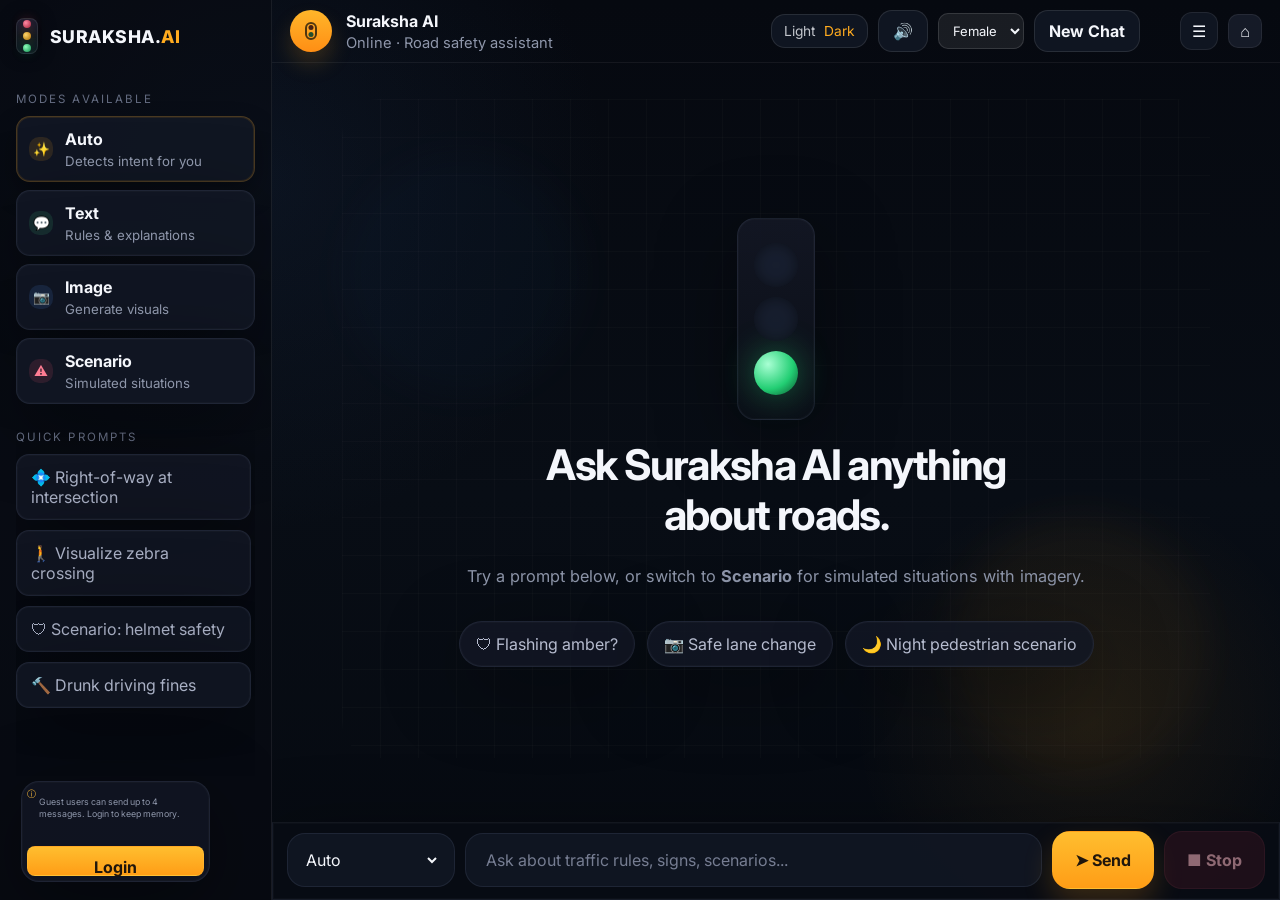
==== commit 1b50e850: "voice added" ====
--- a/templates/chat.html
+++ b/templates/chat.html
@@ -54,7 +54,7 @@
         <div class="sidebar-title">Chat History</div>
         <div id="historyList" class="history-list"></div>
     </div>
-
+    </div>
     <div class="guest-limit-card" id="guestLimitCard">
         <div class="guest-card-copy">
             <span class="guest-icon">&#9432;</span>
@@ -62,7 +62,7 @@
         </div>
         <button class="guest-login-btn" type="button" data-open-login>Login</button>
     </div>
-</div>
+
             
 
             <div class="settings-footer hidden" id="settingsCard">
@@ -89,6 +89,13 @@
                         <span class="theme-toggle-light">Light</span>
                         <span class="theme-toggle-dark">Dark</span>
                     </button>
+                  <button class="header-action-btn" id="muteToggleBtn" type="button">🔊</button>
+
+                    <select id="voiceSelect" class="voice-select" title="voice">
+                        <option value="female">Female</option>
+                        <option value="male">Male</option>
+                    </select>
+
                     <button class="header-action-btn" id="newChatBtn" type="button">New Chat</button>
                     <button id="sidebarToggleBtn" class="sidebar-toggle-btn">☰</button>
                     <a class="home-icon" href="/" title="Home">&#8962;</a>
--- a/static/css/style.css
+++ b/static/css/style.css
@@ -1312,7 +1312,7 @@
 html[data-theme="light"] .composer-input-wrap input,
 html[data-theme="light"] .mode-select-wrap select,
 html[data-theme="light"] .auth-fields input {
-    color: #18202f;
+    color: #ffffff;
 }
 
 html[data-theme="light"] .composer-input-wrap input::placeholder,
@@ -1730,14 +1730,15 @@
    ========================= */
 
 /* stop full-page scrolling */
-html,
+/* html,
 body {
     height: 100%;
-}
-
-body.chat-body {
+
+} */
+
+/* body.chat-body {
     overflow: hidden;
-}
+} */
 
 /* lock app to viewport */
 .chat-app {
@@ -2192,4 +2193,210 @@
 html[data-theme="light"] .theme-toggle-light,
 html[data-theme="light"] .theme-toggle-dark {
     color: #18202f;
+}
+
+
+/* =========================
+   Compact guest warning card
+========================= */
+.guest-limit-card {
+    flex-shrink: 0;
+    margin: 5px 5px 0;
+    padding: 5px;
+    border-radius: 18px;
+    max-width: calc(100% - 50px);
+}
+
+.guest-card-copy {
+    gap: 3px;
+    margin-bottom: 5px;
+}
+
+.guest-icon {
+    font-size: 0.55rem;
+    margin-top: 1px;
+}
+
+.guest-card-copy p {
+    font-size: 0.55rem;
+    line-height: 1.4;
+}
+
+.guest-login-btn {
+    height: 30px;
+    font-size: 1rem;
+    
+    border-radius: 8px;
+}
+
+
+/* =========================
+   Make quick prompts scroll
+========================= */
+#guestPromptsBlock {
+    flex: 1;
+    min-height: 0;
+    display: flex;
+    flex-direction: column;
+}
+
+#guestPromptsBlock .sidebar-title {
+    flex-shrink: 0;
+}
+
+#guestPromptsBlock .prompt-chip {
+    flex-shrink: 0;
+}
+
+#guestPromptsBlock {
+    overflow-y: auto;
+    overflow-x: hidden;
+    padding-right: 4px;
+}
+
+
+/* =========================
+   Smooth sidebar scrolling
+========================= */
+.sidebar-scroll {
+    flex: 1;
+    min-height: 0;
+    overflow: hidden;
+    display: flex;
+    flex-direction: column;
+    gap: 10px;
+}
+
+.sidebar-scroll::-webkit-scrollbar,
+#guestPromptsBlock::-webkit-scrollbar,
+#historyList::-webkit-scrollbar {
+    width: 6px;
+}
+
+.sidebar-scroll::-webkit-scrollbar-thumb,
+#guestPromptsBlock::-webkit-scrollbar-thumb,
+#historyList::-webkit-scrollbar-thumb {
+    background: rgba(120, 130, 160, 0.35);
+    border-radius: 10px;
+}
+
+.sidebar-scroll::-webkit-scrollbar-track,
+#guestPromptsBlock::-webkit-scrollbar-track,
+#historyList::-webkit-scrollbar-track {
+    background: transparent;
+}
+
+
+
+
+
+/* === FIX CENTER PROMPT BUTTON CLICK === */
+
+.empty-state {
+    position: absolute;
+    inset: 0;
+    z-index: 5;
+    pointer-events: none;
+}
+
+.empty-state * {
+    pointer-events: auto;
+}
+
+.empty-prompt-row {
+    position: relative;
+    z-index: 7;
+}
+
+.prompt-chip {
+    position: relative;
+    z-index: 8;
+    cursor: pointer;
+}
+
+.chat-box {
+    position: relative;
+    z-index: 2;
+}
+
+/* light theme active mode card */
+html[data-theme="light"] .mode-card.active,
+html[data-theme="light"] .mode-card[aria-pressed="true"] {
+    background: rgba(255, 255, 255, 0.96);
+    border: 1px solid rgba(255, 171, 31, 0.55);
+    box-shadow:
+        0 0 0 1px rgba(255, 171, 31, 0.08),
+        0 8px 22px rgba(255, 171, 31, 0.08);
+}
+
+html[data-theme="light"] .mode-card.active .mode-title,
+html[data-theme="light"] .mode-card[aria-pressed="true"] .mode-title {
+    color: #111827;
+}
+
+
+/* =========================
+   LANDING LIGHT THEME FINAL FIX
+========================= */
+
+html[data-theme="light"] .landing-shell,
+html[data-theme="light"] .page-shell.landing-shell {
+    background: transparent !important;
+}
+
+html[data-theme="light"] .landing-shell::before,
+html[data-theme="light"] .landing-shell::after,
+html[data-theme="light"] .page-shell.landing-shell::before,
+html[data-theme="light"] .page-shell.landing-shell::after {
+    display: none !important;
+    background: none !important;
+}
+
+/* =========================
+   LIGHT THEME LOGIN MODAL FIX
+========================= */
+
+html[data-theme="light"] .auth-card input,
+html[data-theme="light"] .auth-card input[type="text"],
+html[data-theme="light"] .auth-card input[type="email"],
+html[data-theme="light"] .auth-card input[type="password"] {
+    background: #ffffff !important;
+    color: #ffffff !important;
+    -webkit-text-fill-color: #111827 !important;
+    border: 1px solid rgba(255, 255, 255, 0.08) !important;
+}
+
+html[data-theme="light"] .auth-card input::placeholder {
+    color:white !important;
+    opacity: 1 !important;
+}
+
+
+
+.voice-select {
+    border: 1px solid rgba(255,255,255,0.12);
+    background: rgba(255,255,255,0.08);
+    color: inherit;
+    border-radius: 10px;
+    padding: 8px 10px;
+    font-size: 13px;
+}
+
+.bot-message-wrap {
+    display: flex;
+    align-items: flex-start;
+    gap: 8px;
+}
+
+.replay-voice-btn {
+    border: none;
+    background: transparent;
+    cursor: pointer;
+    font-size: 15px;
+    opacity: 0.75;
+    margin-top: 6px;
+}
+
+.replay-voice-btn:hover {
+    opacity: 1;
 }
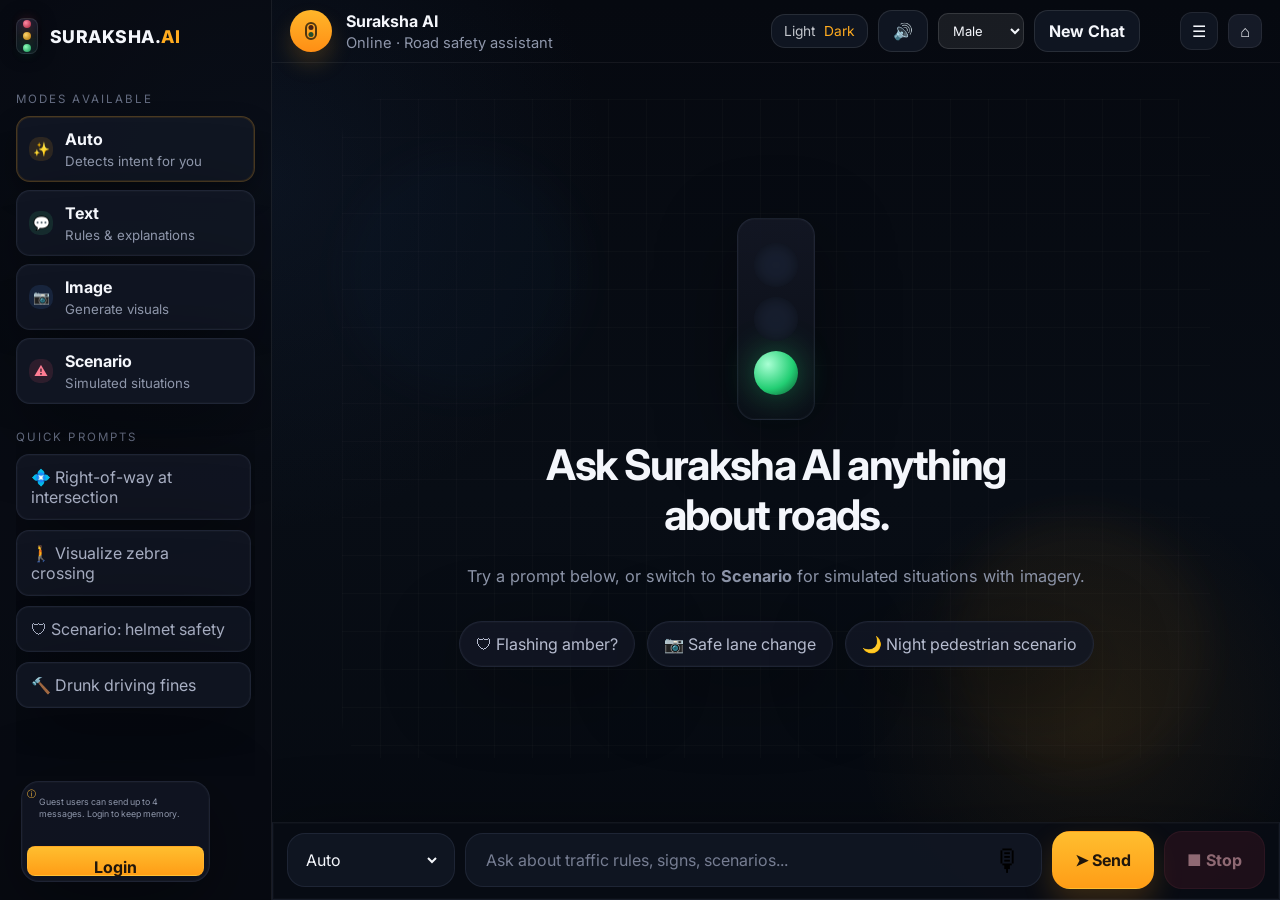
==== commit 787dbc48: "FINAL COMMIT" ====
--- a/templates/chat.html
+++ b/templates/chat.html
@@ -92,8 +92,8 @@
                   <button class="header-action-btn" id="muteToggleBtn" type="button">🔊</button>
 
                     <select id="voiceSelect" class="voice-select" title="voice">
+                        <option value="male">Male</option>
                         <option value="female">Female</option>
-                        <option value="male">Male</option>
                     </select>
 
                     <button class="header-action-btn" id="newChatBtn" type="button">New Chat</button>
@@ -135,8 +135,9 @@
                     </select>
                 </div>
 
-                <div class="composer-input-wrap">
+              <div class="composer-input-wrap">
                     <input id="msg" type="text" placeholder="Ask about traffic rules, signs, scenarios..." autocomplete="off">
+                    <button class="mic-inside-btn" id="micBtn" type="button" title="Speak">🎙</button>
                 </div>
 
                 <button class="send-btn" onclick="sendMessage()">&#10148; Send</button>
--- a/static/css/style.css
+++ b/static/css/style.css
@@ -2399,4 +2399,48 @@
 
 .replay-voice-btn:hover {
     opacity: 1;
+}
+
+.composer-input-wrap {
+    position: relative;
+}
+
+#msg {
+    padding-right: 48px;
+}
+
+.mic-inside-btn {
+    position: absolute;
+    right: 12px;
+    top: 50%;
+    transform: translateY(-50%);
+    border: none;
+    background: transparent;
+    cursor: pointer;
+    font-size: 30px;
+}
+
+
+.history-item.active {
+    border-color: rgba(255, 255, 255, 0.18);
+    background: rgba(255, 255, 255, 0.08);
+}
+
+.history-item.active strong {
+    color: #ffffff;
+}
+
+
+
+html[data-theme="light"] .history-item.active {
+    background: rgba(255, 171, 31, 0.10);
+    border-color: rgba(255, 171, 31, 0.28);
+}
+
+html[data-theme="light"] .history-item.active strong {
+    color: #18202f;
+}
+
+html[data-theme="light"] .history-item.active span {
+    color: #5f6f86;
 }
